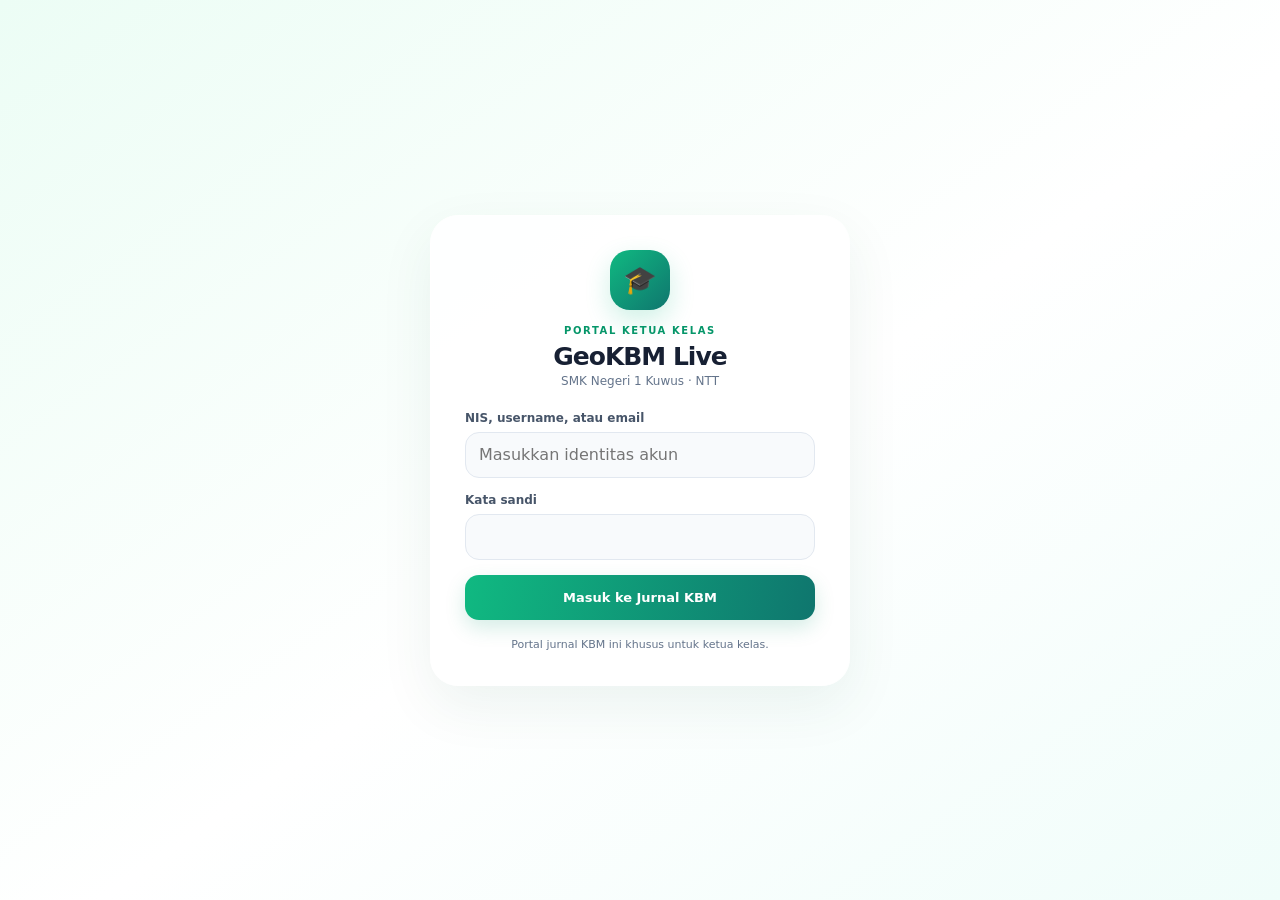
==== src/frontend/siswa/index.html @ c4357b9d "Tambahkan portal siswa responsif" ====
<!doctype html>
<html lang="id">
<head>
  <meta charset="utf-8">
  <meta name="viewport" content="width=device-width,initial-scale=1,viewport-fit=cover">
  <meta name="theme-color" content="#059669">
  <title>Login Siswa — GeoKBM Live</title>
  <link rel="stylesheet" href="css/siswa.css">
</head>
<body class="login-page">
  <main class="login-shell">
    <section class="login-card">
      <header class="login-brand">
        <div class="brand-icon" aria-hidden="true">🎓</div>
        <p class="eyebrow">Portal Ketua Kelas</p>
        <h1>GeoKBM Live</h1>
        <p>SMK Negeri 1 Kuwus · NTT</p>
      </header>
      <div id="loginMessage" class="notice" role="alert" aria-live="polite" hidden></div>
      <form id="loginForm" class="form-stack" novalidate>
        <div class="field">
          <label for="identity">NIS, username, atau email</label>
          <input id="identity" name="identity" autocomplete="username" required maxlength="190" placeholder="Masukkan identitas akun">
        </div>
        <div class="field">
          <label for="password">Kata sandi</label>
          <input id="password" name="password" type="password" autocomplete="current-password" required>
        </div>
        <button class="button" id="loginButton" type="submit">Masuk ke Jurnal KBM</button>
      </form>
      <p class="login-footnote">Portal jurnal KBM ini khusus untuk ketua kelas.</p>
    </section>
  </main>
  <script src="js/config.js"></script>
  <script src="js/shared.js"></script>
  <script src="js/login.js"></script>
</body>
</html>
---- src/frontend/siswa/css/siswa.css ----
:root {
  color-scheme: light;
  --green: #059669;
  --green-dark: #047857;
  --teal: #0f766e;
  --blue: #2563eb;
  --ink: #172033;
  --muted: #64748b;
  --line: #e2e8f0;
  --page: #f3f8f6;
  --surface: #fff;
}

* { box-sizing: border-box; }
body {
  margin: 0;
  min-height: 100vh;
  padding-bottom: calc(82px + env(safe-area-inset-bottom));
  background: var(--page);
  color: var(--ink);
  font-family: Inter, ui-sans-serif, system-ui, -apple-system, BlinkMacSystemFont, "Segoe UI", sans-serif;
}
button, input, select, textarea { font: inherit; }
button, a { -webkit-tap-highlight-color: transparent; }
.login-page { display: grid; align-items: center; padding: 22px 14px; background: linear-gradient(145deg, #ecfdf5, #fff 54%, #f0fdfa); }
.login-shell { width: min(100%, 420px); margin: auto; }
.login-card { padding: clamp(22px, 7vw, 34px); border: 1px solid #fff; border-radius: 28px; background: #ffffffed; box-shadow: 0 20px 55px #064e3b12; }
.login-brand { text-align: center; }
.brand-icon { display: grid; width: 60px; height: 60px; place-items: center; margin: 0 auto 15px; border-radius: 20px; background: linear-gradient(135deg, #10b981, #0f766e); font-size: 27px; box-shadow: 0 10px 26px #10b98133; }
.eyebrow { margin: 0; color: var(--green); font-size: 10px; font-weight: 800; letter-spacing: .16em; text-transform: uppercase; }
.login-brand h1 { margin: 6px 0 3px; font-size: 25px; letter-spacing: -.04em; }
.login-brand > p:last-child { margin: 0; color: var(--muted); font-size: 12px; }
.form-stack { display: grid; gap: 15px; margin-top: 23px; }
.field { display: grid; min-width: 0; gap: 7px; }
.field label { color: #475569; font-size: 12px; font-weight: 750; }
.field input, .field select, .field textarea {
  width: 100%; min-height: 46px; padding: 11px 13px; border: 1px solid var(--line); border-radius: 14px;
  outline: none; color: var(--ink); background: #f8fafc; transition: border-color .16s, box-shadow .16s;
}
.field textarea { min-height: 96px; resize: vertical; }
.field input:focus, .field select:focus, .field textarea:focus { border-color: #34d399; background: #fff; box-shadow: 0 0 0 4px #10b9811c; }
.button { display: inline-flex; min-height: 45px; align-items: center; justify-content: center; padding: 11px 16px; border: 0; border-radius: 14px; background: linear-gradient(100deg, #10b981, #0f766e); color: #fff; font-size: 13px; font-weight: 800; text-decoration: none; cursor: pointer; box-shadow: 0 8px 20px #0596692b; transition: filter .15s, transform .15s; }
.button:hover { filter: brightness(.97); }
.button:active { transform: scale(.985); }
.button:disabled { cursor: wait; opacity: .65; box-shadow: none; }
.button-light { border: 1px solid #ffffff40; background: #ffffff18; box-shadow: none; }
.button-small { min-height: 38px; padding: 8px 12px; font-size: 12px; }
.login-footnote { margin: 18px 0 0; color: var(--muted); text-align: center; font-size: 11px; }
.notice { margin: 14px 0 0; padding: 11px 13px; border: 1px solid #fecaca; border-radius: 13px; color: #b91c1c; background: #fef2f2; font-size: 12px; line-height: 1.5; overflow-wrap: anywhere; }
.notice[hidden] { display: none; }
.notice.success { border-color: #a7f3d0; color: #047857; background: #ecfdf5; }
.student-hero, .page-hero { color: #fff; background: linear-gradient(115deg, #059669, #0f766e); box-shadow: 0 14px 34px #04785726; }
.student-hero { padding: max(20px, env(safe-area-inset-top)) max(16px, calc((100vw - 740px) / 2)) 68px; border-radius: 0 0 30px 30px; }
.hero-top { display: flex; align-items: flex-start; justify-content: space-between; gap: 12px; }
.student-hero .eyebrow, .page-hero .eyebrow { color: #d1fae5; }
.student-hero h1, .page-hero h1 { margin: 5px 0 3px; font-size: clamp(21px, 5vw, 27px); letter-spacing: -.035em; }
.student-hero p:not(.eyebrow), .page-hero p:not(.eyebrow) { margin: 0; color: #d1fae5; font-size: 12px; }
.stats-grid { display: grid; grid-template-columns: repeat(2, minmax(0, 1fr)); gap: 9px; margin-top: 19px; }
.stat-card { min-width: 0; padding: 12px; border: 1px solid #ffffff2e; border-radius: 16px; background: #ffffff18; }
.stat-card span { display: block; color: #d1fae5; font-size: 9px; font-weight: 750; letter-spacing: .1em; text-transform: uppercase; }
.stat-card strong { display: block; margin-top: 5px; color: #fff; font-size: 15px; overflow-wrap: anywhere; }
.student-main { display: grid; width: min(100% - 24px, 740px); gap: 14px; margin: -45px auto 0; }
.quick-actions { display: grid; grid-template-columns: repeat(2, minmax(0, 1fr)); gap: 10px; }
.action-card { display: grid; min-height: 116px; align-content: center; justify-items: center; gap: 10px; padding: 14px 10px; border-radius: 22px; color: #fff; text-align: center; text-decoration: none; box-shadow: 0 12px 24px #0f172a12; transition: transform .15s; }
.action-card:active { transform: scale(.98); }
.action-card span { font-size: 27px; line-height: 1; }
.action-card strong { font-size: 12px; }
.action-green { background: linear-gradient(135deg, #10b981, #0f766e); }
.action-blue { background: linear-gradient(135deg, #3b82f6, #4f46e5); }
.panel { min-width: 0; padding: 17px; border: 1px solid #e7eeeb; border-radius: 23px; background: var(--surface); box-shadow: 0 10px 30px #0f172a08; }
.panel-heading { display: flex; align-items: center; justify-content: space-between; gap: 10px; margin-bottom: 13px; }
.panel-heading h2 { margin: 4px 0 0; font-size: 17px; letter-spacing: -.025em; }
.text-link { flex: 0 0 auto; color: var(--green-dark); font-size: 11px; font-weight: 750; text-decoration: none; }
.record-list, .schedule-list { display: grid; gap: 9px; }
.record, .schedule-card { display: flex; min-width: 0; align-items: center; justify-content: space-between; gap: 10px; padding: 12px; border: 1px solid #edf2ef; border-radius: 15px; background: #fbfdfc; }
.record-content { min-width: 0; }
.record strong, .schedule-card strong { display: block; font-size: 12px; overflow-wrap: anywhere; }
.record small, .schedule-card small { display: block; margin-top: 4px; color: var(--muted); font-size: 11px; }
.badge { flex: 0 0 auto; padding: 5px 8px; border-radius: 99px; color: #475569; background: #f1f5f9; font-size: 10px; font-weight: 800; }
.badge.present { color: #047857; background: #d1fae5; }
.badge.absent { color: #be123c; background: #ffe4e6; }
.empty-state { padding: 20px 10px; color: var(--muted); text-align: center; font-size: 12px; line-height: 1.5; }
.page-hero { padding: max(20px, env(safe-area-inset-top)) max(16px, calc((100vw - 740px) / 2)) 58px; border-radius: 0 0 29px 29px; }
.jurnal-page .student-main, .report-page .student-main { margin-top: -30px; }
.day-label { margin: 12px 0 0; color: var(--muted); font-size: 12px; }
.day-label strong { color: var(--green-dark); }
.schedule-card { width: 100%; color: var(--ink); text-align: left; cursor: pointer; }
.schedule-card:hover, .schedule-card[aria-pressed="true"] { border-color: #6ee7b7; background: #ecfdf5; }
.schedule-card:focus-visible, .shortcut-button:focus-visible, .nav-link:focus-visible, .button:focus-visible { outline: 3px solid #34d399; outline-offset: 2px; }
.schedule-info { min-width: 0; }
.schedule-info strong { font-size: 12px; }
.schedule-info small { overflow-wrap: anywhere; }
.selected-class { display: grid; gap: 5px; padding: 14px; border: 1px solid #a7f3d0; border-radius: 16px; background: #ecfdf5; }
.selected-class strong { font-size: 13px; }
.selected-class span { color: #475569; font-size: 11px; }
.optional { color: #94a3b8; font-weight: 400; }
.shortcut-list { display: flex; flex-wrap: wrap; gap: 7px; margin: 12px 0 15px; }
.shortcut-button { min-height: 34px; padding: 7px 11px; border: 1px solid var(--line); border-radius: 99px; color: #475569; background: #f8fafc; font-size: 10px; font-weight: 750; cursor: pointer; }
.shortcut-button.active { border-color: #a7f3d0; color: #047857; background: #ecfdf5; }
.date-grid { display: grid; grid-template-columns: repeat(2, minmax(0, 1fr)); gap: 10px; }
.date-submit { grid-column: 1 / -1; width: 100%; }
.report-hero { padding-bottom: 68px; }
.report-stats { grid-template-columns: repeat(2, minmax(0, 1fr)); }
.bottom-nav { position: fixed; z-index: 5; right: 0; bottom: 0; left: 0; display: flex; justify-content: center; padding: 7px 10px calc(7px + env(safe-area-inset-bottom)); border-top: 1px solid #e2e8f0; background: #ffffffed; box-shadow: 0 -8px 28px #0f172a0c; backdrop-filter: blur(14px); }
.bottom-nav a, .bottom-nav button { font: inherit; }
.nav-link { display: grid; flex: 1 1 0; min-width: 0; justify-items: center; gap: 3px; padding: 7px 2px; border: 0; border-radius: 13px; color: #64748b; background: transparent; font-size: 9px; font-weight: 750; text-decoration: none; cursor: pointer; }
.nav-link span { font-size: 17px; line-height: 1; }
.nav-link.active { color: #047857; background: #ecfdf5; }
.nav-link.logout-link { color: #e11d48; }
.hidden { display: none !important; }

@media (min-width: 650px) {
  .student-hero { padding-right: max(24px, calc((100vw - 740px) / 2)); padding-left: max(24px, calc((100vw - 740px) / 2)); }
  .page-hero { padding-right: max(24px, calc((100vw - 740px) / 2)); padding-left: max(24px, calc((100vw - 740px) / 2)); }
  .stats-grid, .report-stats { grid-template-columns: repeat(4, minmax(0, 1fr)); }
  .student-main { gap: 17px; }
  .panel { padding: 21px; }
  .quick-actions { gap: 14px; }
}

@media (prefers-reduced-motion: reduce) {
  *, *::before, *::after { scroll-behavior: auto !important; transition-duration: .01ms !important; }
}
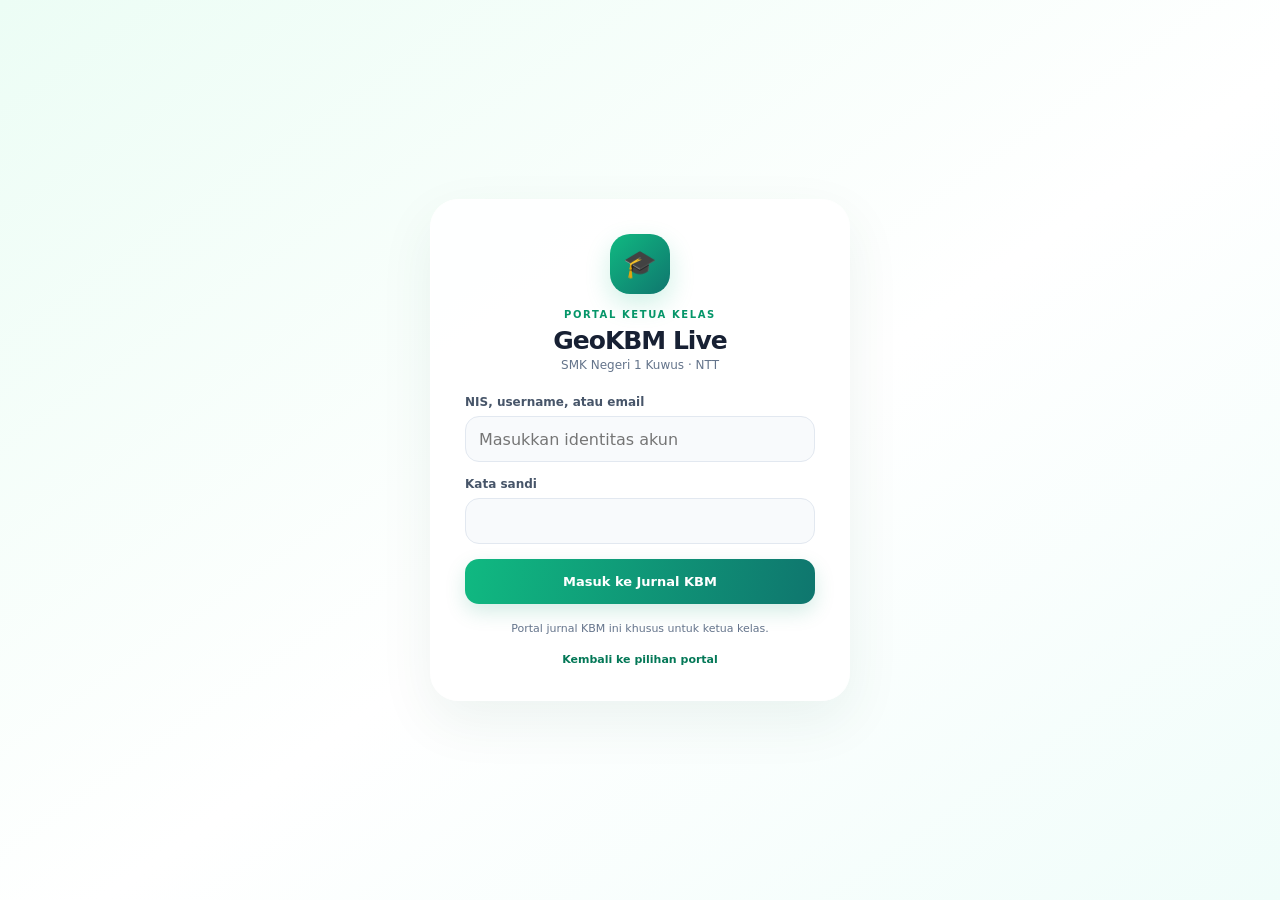
==== commit 32da2d18: "Tambahkan onboarding pemilihan portal" ====
--- a/src/frontend/siswa/index.html
+++ b/src/frontend/siswa/index.html
@@ -29,6 +29,7 @@
         <button class="button" id="loginButton" type="submit">Masuk ke Jurnal KBM</button>
       </form>
       <p class="login-footnote">Portal jurnal KBM ini khusus untuk ketua kelas.</p>
+      <p class="login-footnote"><a class="text-link" href="../index.html">Kembali ke pilihan portal</a></p>
     </section>
   </main>
   <script src="js/config.js"></script>
